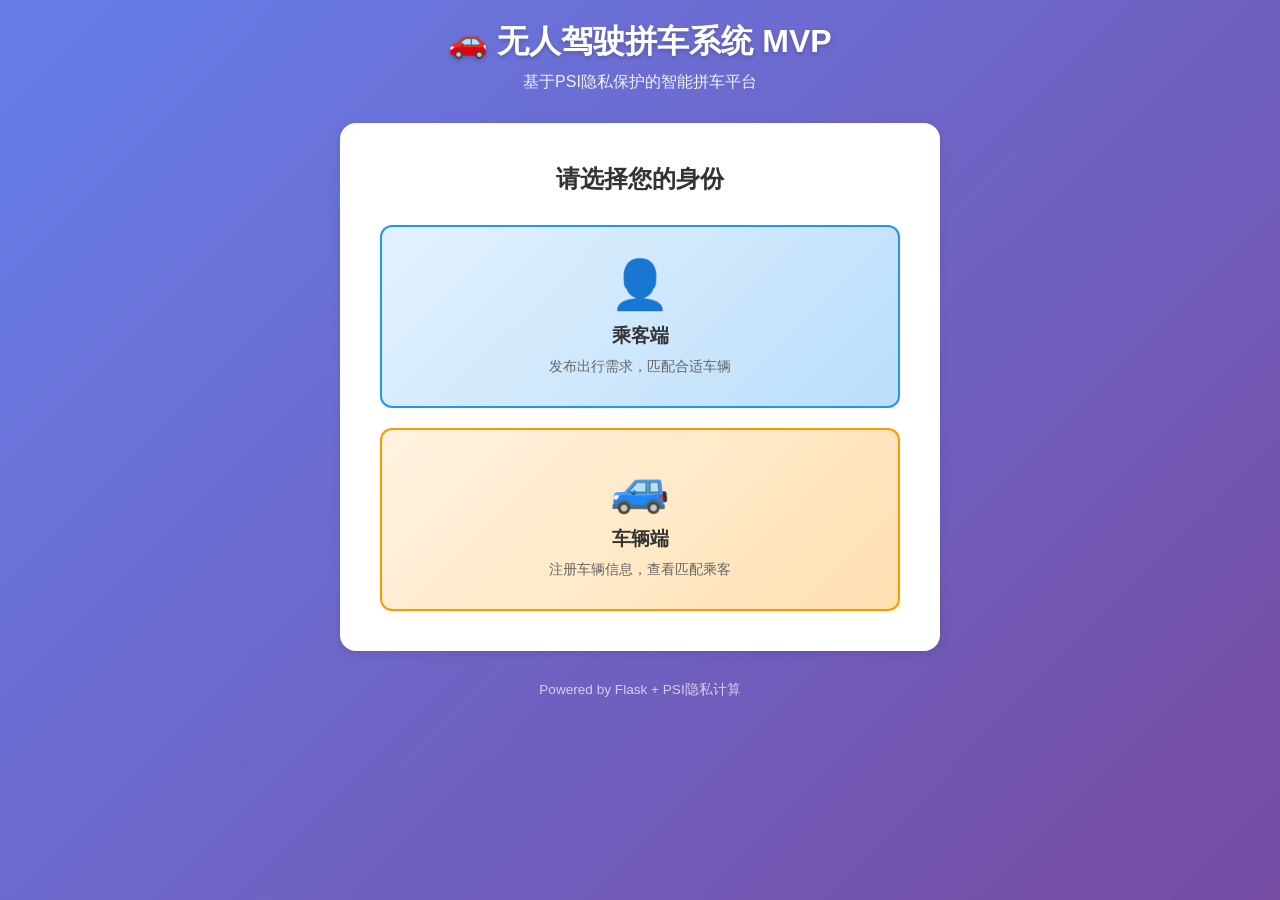
==== templates/index.html @ 4a234303 "feat: 添加网页版前端界面 - 添加 render_template 支持 - 新增首页(index.html)身份选择入口 - 新增乘客端(passenger.html)匹配功能 - 新增车辆端" ====
<!DOCTYPE html>
<html lang="zh-CN">
<head>
    <meta charset="UTF-8">
    <meta name="viewport" content="width=device-width, initial-scale=1.0">
    <title>无人驾驶拼车系统</title>
    <link rel="stylesheet" href="/static/style.css">
</head>
<body>
    <div class="container">
        <div class="header">
            <h1>🚗 无人驾驶拼车系统 MVP</h1>
            <p class="subtitle">基于PSI隐私保护的智能拼车平台</p>
        </div>

        <div class="selection-box">
            <h2>请选择您的身份</h2>

            <div class="button-group">
                <a href="/passenger" class="selection-card passenger-card">
                    <div class="icon">👤</div>
                    <h3>乘客端</h3>
                    <p>发布出行需求，匹配合适车辆</p>
                </a>

                <a href="/vehicle" class="selection-card vehicle-card">
                    <div class="icon">🚙</div>
                    <h3>车辆端</h3>
                    <p>注册车辆信息，查看匹配乘客</p>
                </a>
            </div>
        </div>

        <div class="footer">
            <p>Powered by Flask + PSI隐私计算</p>
        </div>
    </div>
</body>
</html>
---- static/style.css ----
* {
    margin: 0;
    padding: 0;
    box-sizing: border-box;
}

:root {
    --primary-color: #2196F3;
    --primary-dark: #1976D2;
    --success-color: #4CAF50;
    --error-color: #f44336;
    --warning-color: #ff9800;
    --text-color: #333;
    --text-light: #666;
    --bg-color: #f5f7fa;
    --card-bg: #ffffff;
    --border-color: #e0e0e0;
    --shadow: 0 2px 10px rgba(0, 0, 0, 0.1);
}

body {
    font-family: -apple-system, BlinkMacSystemFont, 'Segoe UI', Roboto, 'Helvetica Neue', Arial, sans-serif;
    background: linear-gradient(135deg, #667eea 0%, #764ba2 100%);
    min-height: 100vh;
    padding: 20px;
    color: var(--text-color);
}

.container {
    max-width: 600px;
    margin: 0 auto;
}

/* Header */
.header {
    text-align: center;
    margin-bottom: 30px;
    position: relative;
}

.header h1 {
    color: white;
    font-size: 2rem;
    margin-bottom: 8px;
    text-shadow: 0 2px 4px rgba(0, 0, 0, 0.2);
}

.subtitle {
    color: rgba(255, 255, 255, 0.9);
    font-size: 1rem;
}

.back-link {
    position: absolute;
    left: 0;
    top: 5px;
    color: white;
    text-decoration: none;
    font-size: 0.9rem;
    opacity: 0.8;
    transition: opacity 0.2s;
}

.back-link:hover {
    opacity: 1;
}

/* Selection Box (Index) */
.selection-box {
    background: var(--card-bg);
    border-radius: 16px;
    padding: 40px;
    box-shadow: var(--shadow);
    text-align: center;
}

.selection-box h2 {
    margin-bottom: 30px;
    color: var(--text-color);
}

.button-group {
    display: grid;
    gap: 20px;
}

.selection-card {
    display: block;
    padding: 30px;
    border-radius: 12px;
    text-decoration: none;
    transition: transform 0.2s, box-shadow 0.2s;
    border: 2px solid transparent;
}

.selection-card:hover {
    transform: translateY(-4px);
    box-shadow: 0 6px 20px rgba(0, 0, 0, 0.15);
}

.passenger-card {
    background: linear-gradient(135deg, #e3f2fd 0%, #bbdefb 100%);
    border-color: #2196F3;
}

.vehicle-card {
    background: linear-gradient(135deg, #fff3e0 0%, #ffe0b2 100%);
    border-color: #ff9800;
}

.selection-card .icon {
    font-size: 3rem;
    margin-bottom: 10px;
}

.selection-card h3 {
    color: var(--text-color);
    margin-bottom: 8px;
}

.selection-card p {
    color: var(--text-light);
    font-size: 0.9rem;
}

/* Card */
.card {
    background: var(--card-bg);
    border-radius: 12px;
    padding: 24px;
    box-shadow: var(--shadow);
    margin-bottom: 20px;
}

.card h2 {
    margin-bottom: 20px;
    color: var(--text-color);
    font-size: 1.3rem;
}

/* Form */
.form-group {
    margin-bottom: 16px;
}

.form-group label {
    display: block;
    margin-bottom: 6px;
    color: var(--text-color);
    font-weight: 500;
    font-size: 0.9rem;
}

.form-group input {
    width: 100%;
    padding: 12px 16px;
    border: 1px solid var(--border-color);
    border-radius: 8px;
    font-size: 1rem;
    transition: border-color 0.2s, box-shadow 0.2s;
}

.form-group input:focus {
    outline: none;
    border-color: var(--primary-color);
    box-shadow: 0 0 0 3px rgba(33, 150, 243, 0.1);
}

/* Buttons */
.button-row {
    display: grid;
    grid-template-columns: 1fr 1fr;
    gap: 12px;
}

.btn {
    width: 100%;
    padding: 12px 24px;
    border: none;
    border-radius: 8px;
    font-size: 1rem;
    font-weight: 500;
    cursor: pointer;
    transition: background-color 0.2s, transform 0.1s;
    display: flex;
    align-items: center;
    justify-content: center;
    gap: 8px;
}

.btn:hover:not(:disabled) {
    transform: translateY(-1px);
}

.btn:active:not(:disabled) {
    transform: translateY(0);
}

.btn:disabled {
    opacity: 0.6;
    cursor: not-allowed;
}

.btn-primary {
    background-color: var(--primary-color);
    color: white;
}

.btn-primary:hover:not(:disabled) {
    background-color: var(--primary-dark);
}

.btn-secondary {
    background-color: #fff;
    color: var(--primary-color);
    border: 2px solid var(--primary-color);
}

.btn-secondary:hover:not(:disabled) {
    background-color: #f0f7ff;
}

/* Loading Animation */
.loading {
    display: inline-block;
    width: 16px;
    height: 16px;
    border: 2px solid rgba(255, 255, 255, 0.3);
    border-radius: 50%;
    border-top-color: white;
    animation: spin 0.8s linear infinite;
}

@keyframes spin {
    to { transform: rotate(360deg); }
}

/* Result Section */
.hidden {
    display: none;
}

.success-message {
    background-color: #e8f5e9;
    border-left: 4px solid var(--success-color);
    padding: 16px;
    border-radius: 4px;
}

.success-message h3 {
    color: var(--success-color);
    margin-bottom: 12px;
}

.error-message {
    background-color: #ffebee;
    border-left: 4px solid var(--error-color);
    padding: 16px;
    border-radius: 4px;
}

.error-message h3 {
    color: var(--error-color);
    margin-bottom: 8px;
}

.match-details p {
    margin-bottom: 8px;
    color: var(--text-color);
}

.verification-code {
    background: white;
    padding: 4px 12px;
    border-radius: 4px;
    font-family: 'Courier New', monospace;
    font-size: 1.1rem;
    color: var(--primary-color);
    border: 2px solid var(--primary-color);
}

.hint {
    color: var(--text-light);
    font-size: 0.85rem;
    margin-top: 8px;
}

/* Passenger Table */
.vehicle-info {
    background-color: #f5f7fa;
    padding: 12px;
    border-radius: 6px;
    margin-bottom: 16px;
}

.vehicle-info p {
    margin-bottom: 4px;
}

.passenger-table {
    width: 100%;
    border-collapse: collapse;
}

.passenger-table th,
.passenger-table td {
    padding: 10px 12px;
    text-align: left;
    border-bottom: 1px solid var(--border-color);
}

.passenger-table th {
    background-color: #f5f7fa;
    font-weight: 500;
    color: var(--text-light);
}

.passenger-table tr:last-child td {
    border-bottom: none;
}

.status-badge {
    display: inline-block;
    padding: 2px 8px;
    border-radius: 12px;
    font-size: 0.8rem;
    font-weight: 500;
}

.status-badge.matched {
    background-color: #e8f5e9;
    color: var(--success-color);
}

.status-badge.waiting {
    background-color: #fff3e0;
    color: var(--warning-color);
}

.empty-state {
    text-align: center;
    padding: 30px;
    color: var(--text-light);
}

/* Notification */
.notification {
    position: fixed;
    top: 20px;
    right: 20px;
    padding: 16px 24px;
    border-radius: 8px;
    color: white;
    font-weight: 500;
    box-shadow: 0 4px 12px rgba(0, 0, 0, 0.15);
    z-index: 1000;
    animation: slideIn 0.3s ease-out;
    max-width: 300px;
}

.notification.success {
    background-color: var(--success-color);
}

.notification.error {
    background-color: var(--error-color);
}

@keyframes slideIn {
    from {
        transform: translateX(400px);
        opacity: 0;
    }
    to {
        transform: translateX(0);
        opacity: 1;
    }
}

/* Footer */
.footer {
    text-align: center;
    margin-top: 30px;
    color: rgba(255, 255, 255, 0.7);
    font-size: 0.85rem;
}

/* Responsive */
@media (max-width: 480px) {
    body {
        padding: 15px;
    }

    .header h1 {
        font-size: 1.6rem;
    }

    .selection-box {
        padding: 25px;
    }

    .selection-card {
        padding: 20px;
    }

    .button-row {
        grid-template-columns: 1fr;
    }

    .passenger-table {
        font-size: 0.9rem;
    }

    .passenger-table th,
    .passenger-table td {
        padding: 8px;
    }
}
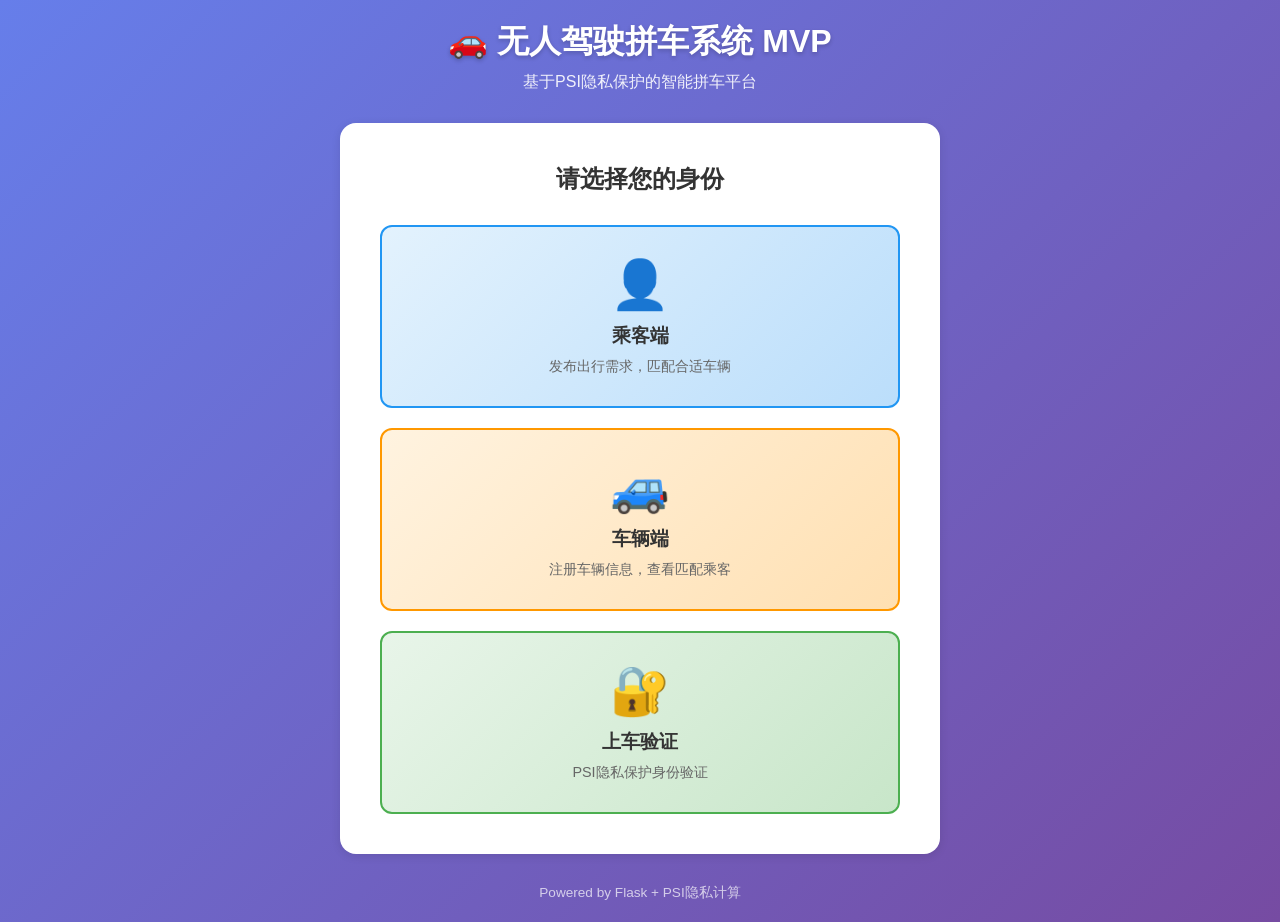
==== commit 1fc3cdc8: "feat: 添加上车验证页面 - 新增 verify.html 上车验证界面 - 添加 /verify GET 路由 - 首页新增验证入口卡片 - 新增 PSI 隐私保护说明卡片  Co-Author" ====
--- a/templates/index.html
+++ b/templates/index.html
@@ -28,6 +28,12 @@
                     <h3>车辆端</h3>
                     <p>注册车辆信息，查看匹配乘客</p>
                 </a>
+
+                <a href="/verify" class="selection-card verify-card">
+                    <div class="icon">🔐</div>
+                    <h3>上车验证</h3>
+                    <p>PSI隐私保护身份验证</p>
+                </a>
             </div>
         </div>
 
--- a/static/style.css
+++ b/static/style.css
@@ -106,6 +106,11 @@
 .vehicle-card {
     background: linear-gradient(135deg, #fff3e0 0%, #ffe0b2 100%);
     border-color: #ff9800;
+}
+
+.verify-card {
+    background: linear-gradient(135deg, #e8f5e9 0%, #c8e6c9 100%);
+    border-color: #4CAF50;
 }
 
 .selection-card .icon {
@@ -285,6 +290,74 @@
     margin-top: 8px;
 }
 
+/* Success Animation */
+.success-animation {
+    animation: successPulse 0.5s ease-out;
+}
+
+@keyframes successPulse {
+    0% {
+        transform: scale(1);
+    }
+    50% {
+        transform: scale(1.02);
+    }
+    100% {
+        transform: scale(1);
+    }
+}
+
+.success-details {
+    margin-top: 12px;
+    padding-top: 12px;
+    border-top: 1px solid #c8e6c9;
+}
+
+.success-details p {
+    margin-bottom: 4px;
+    color: var(--text-light);
+    font-size: 0.9rem;
+}
+
+/* Info Card */
+.info-card {
+    background: linear-gradient(135deg, #f3e5f5 0%, #e1bee7 100%);
+}
+
+.info-card h2 {
+    color: #7b1fa2;
+}
+
+.info-text {
+    margin-bottom: 12px;
+    color: var(--text-color);
+}
+
+.info-text strong {
+    color: #7b1fa2;
+}
+
+.info-list {
+    list-style: none;
+    padding: 0;
+}
+
+.info-list li {
+    padding: 8px 0;
+    padding-left: 20px;
+    position: relative;
+    color: var(--text-light);
+    font-size: 0.9rem;
+}
+
+.info-list li::before {
+    content: "•";
+    position: absolute;
+    left: 0;
+    color: #7b1fa2;
+    font-weight: bold;
+}
+
 /* Passenger Table */
 .vehicle-info {
     background-color: #f5f7fa;
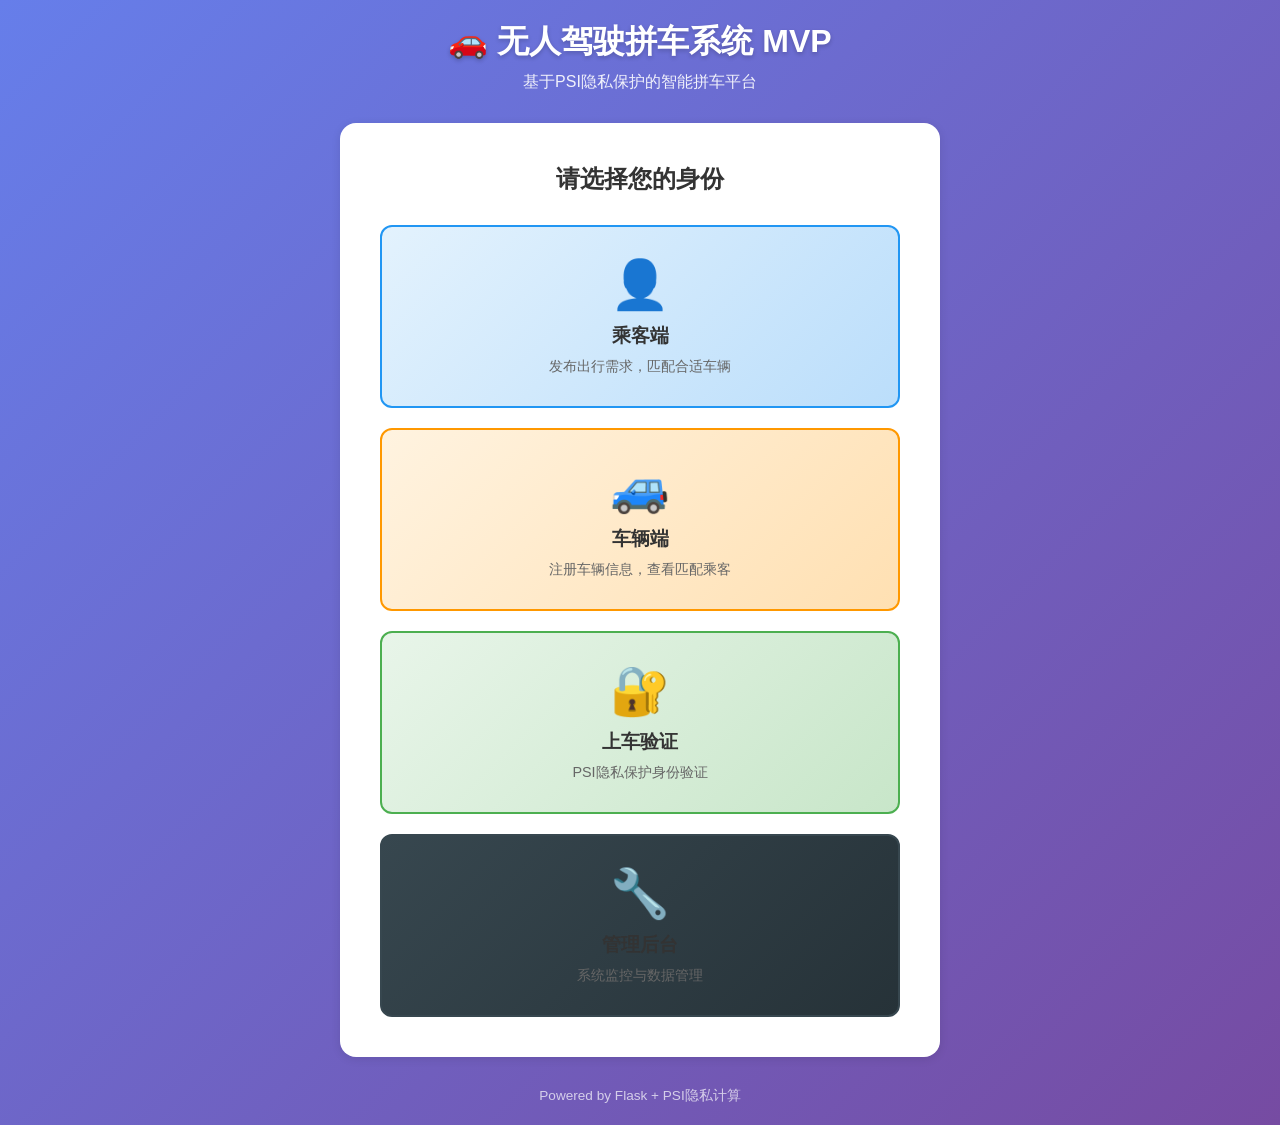
==== commit 91dd49d3: "feat: 实现MP-TPSI协议和管理后台 - 新增psi.py: 实现MP-TPSI多方门限PSI协议   * 支持hash/ecc/multi/threshold四种模式   * ECDH密钥交" ====
--- a/templates/index.html
+++ b/templates/index.html
@@ -34,6 +34,12 @@
                     <h3>上车验证</h3>
                     <p>PSI隐私保护身份验证</p>
                 </a>
+
+                <a href="/admin" class="selection-card admin-card" style="background: linear-gradient(135deg, #37474f 0%, #263238 100%); border-color: #37474f;">
+                    <div class="icon">🔧</div>
+                    <h3>管理后台</h3>
+                    <p>系统监控与数据管理</p>
+                </a>
             </div>
         </div>
 
--- a/static/style.css
+++ b/static/style.css
@@ -225,6 +225,15 @@
     background-color: #f0f7ff;
 }
 
+.btn-danger {
+    background-color: var(--error-color);
+    color: white;
+}
+
+.btn-danger:hover:not(:disabled) {
+    background-color: #d32f2f;
+}
+
 /* Loading Animation */
 .loading {
     display: inline-block;
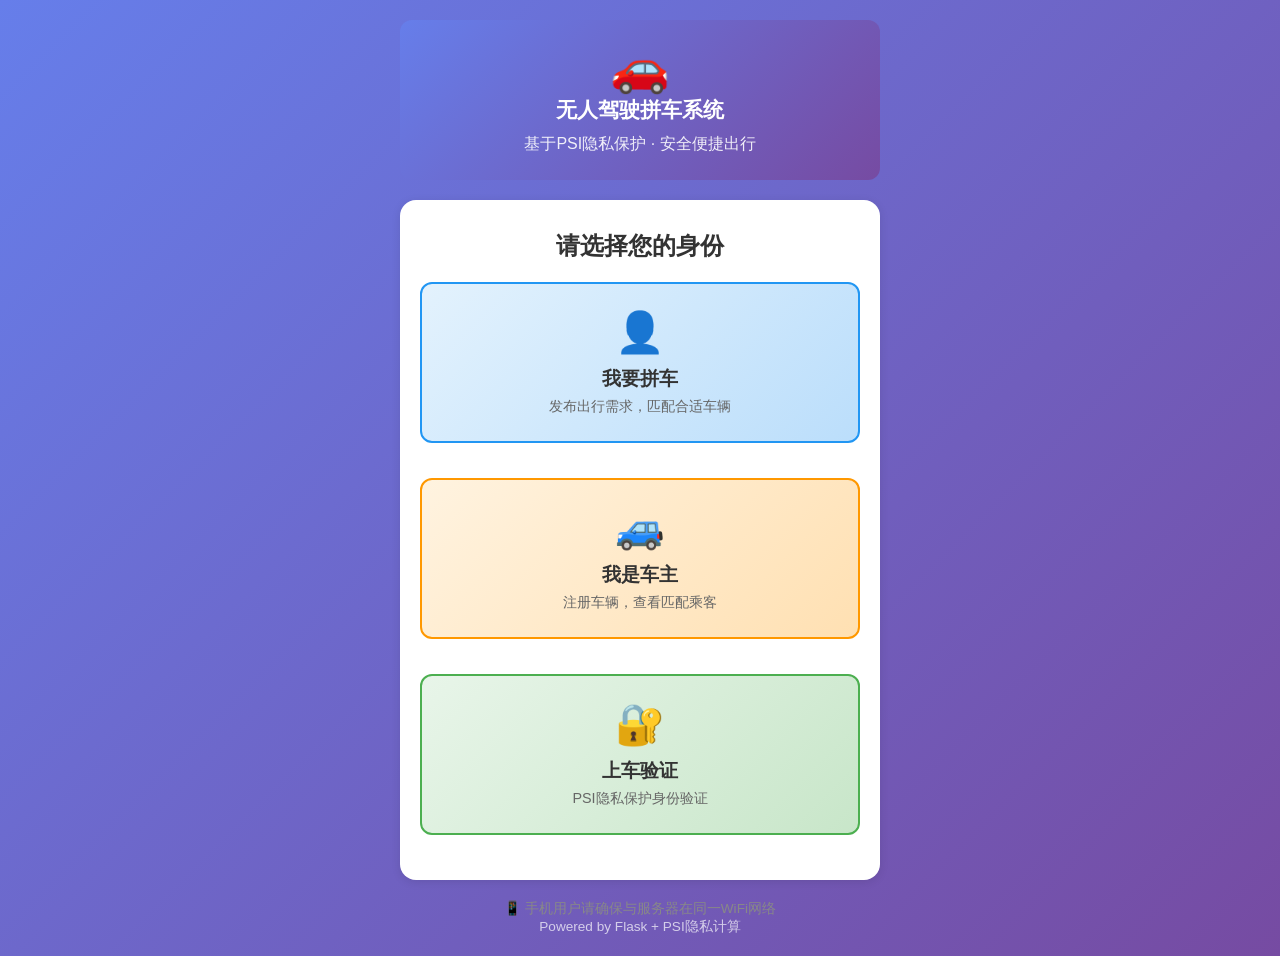
==== commit ddf4581e: "feat: 支持手机访问和移动端优化 - 修改app.py监听0.0.0.0，支持局域网访问 - 新增start.py启动助手，自动获取IP并显示访问地址 - 优化passenger.html移动端体" ====
--- a/templates/index.html
+++ b/templates/index.html
@@ -2,31 +2,89 @@
 <html lang="zh-CN">
 <head>
     <meta charset="UTF-8">
-    <meta name="viewport" content="width=device-width, initial-scale=1.0">
+    <meta name="viewport" content="width=device-width, initial-scale=1.0, user-scalable=no">
     <title>无人驾驶拼车系统</title>
     <link rel="stylesheet" href="/static/style.css">
+    <style>
+        body {
+            padding: 10px;
+        }
+
+        .container {
+            max-width: 500px;
+            padding: 10px;
+        }
+
+        .header h1 {
+            font-size: 1.5rem;
+        }
+
+        .selection-box {
+            padding: 30px 20px;
+        }
+
+        .selection-card {
+            padding: 25px 20px;
+            margin-bottom: 15px;
+        }
+
+        .selection-card .icon {
+            font-size: 2.5rem;
+            margin-bottom: 10px;
+        }
+
+        .selection-card h3 {
+            font-size: 1.2rem;
+            margin-bottom: 5px;
+        }
+
+        .selection-card p {
+            font-size: 0.9rem;
+        }
+
+        .welcome-banner {
+            background: linear-gradient(135deg, #667eea 0%, #764ba2 100%);
+            color: white;
+            padding: 20px;
+            border-radius: 12px;
+            margin-bottom: 20px;
+            text-align: center;
+        }
+
+        .welcome-banner h2 {
+            margin: 0 0 10px 0;
+            font-size: 1.3rem;
+        }
+
+        .welcome-banner p {
+            margin: 5px 0;
+            opacity: 0.9;
+        }
+    </style>
 </head>
 <body>
     <div class="container">
-        <div class="header">
-            <h1>🚗 无人驾驶拼车系统 MVP</h1>
-            <p class="subtitle">基于PSI隐私保护的智能拼车平台</p>
+        <!-- 欢迎横幅 -->
+        <div class="welcome-banner">
+            <div style="font-size: 3rem;">🚗</div>
+            <h2>无人驾驶拼车系统</h2>
+            <p>基于PSI隐私保护 · 安全便捷出行</p>
         </div>
 
         <div class="selection-box">
-            <h2>请选择您的身份</h2>
+            <h2 style="margin-bottom: 20px; text-align: center;">请选择您的身份</h2>
 
             <div class="button-group">
                 <a href="/passenger" class="selection-card passenger-card">
                     <div class="icon">👤</div>
-                    <h3>乘客端</h3>
+                    <h3>我要拼车</h3>
                     <p>发布出行需求，匹配合适车辆</p>
                 </a>
 
                 <a href="/vehicle" class="selection-card vehicle-card">
                     <div class="icon">🚙</div>
-                    <h3>车辆端</h3>
-                    <p>注册车辆信息，查看匹配乘客</p>
+                    <h3>我是车主</h3>
+                    <p>注册车辆，查看匹配乘客</p>
                 </a>
 
                 <a href="/verify" class="selection-card verify-card">
@@ -34,16 +92,13 @@
                     <h3>上车验证</h3>
                     <p>PSI隐私保护身份验证</p>
                 </a>
-
-                <a href="/admin" class="selection-card admin-card" style="background: linear-gradient(135deg, #37474f 0%, #263238 100%); border-color: #37474f;">
-                    <div class="icon">🔧</div>
-                    <h3>管理后台</h3>
-                    <p>系统监控与数据管理</p>
-                </a>
             </div>
         </div>
 
-        <div class="footer">
+        <div class="footer" style="margin-top: 20px;">
+            <p style="color: #888; font-size: 0.85rem;">
+                📱 手机用户请确保与服务器在同一WiFi网络
+            </p>
             <p>Powered by Flask + PSI隐私计算</p>
         </div>
     </div>
